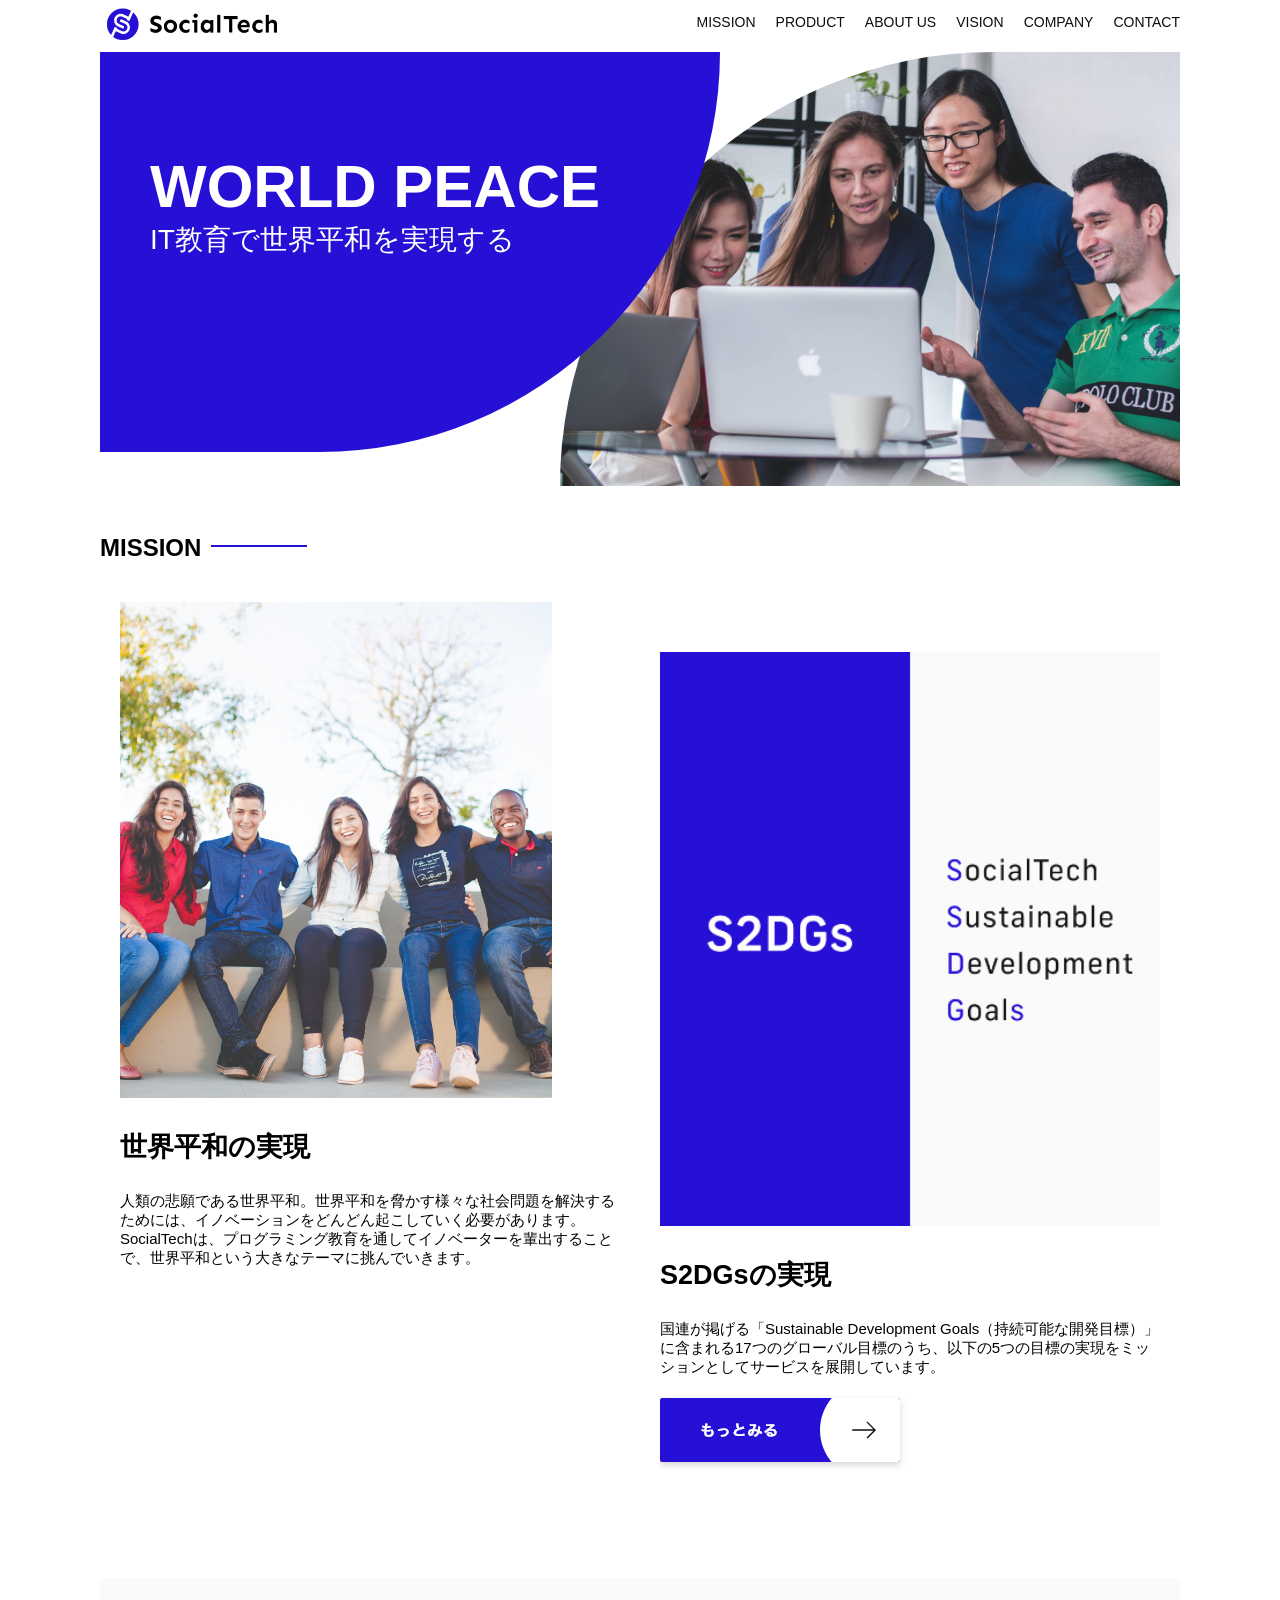
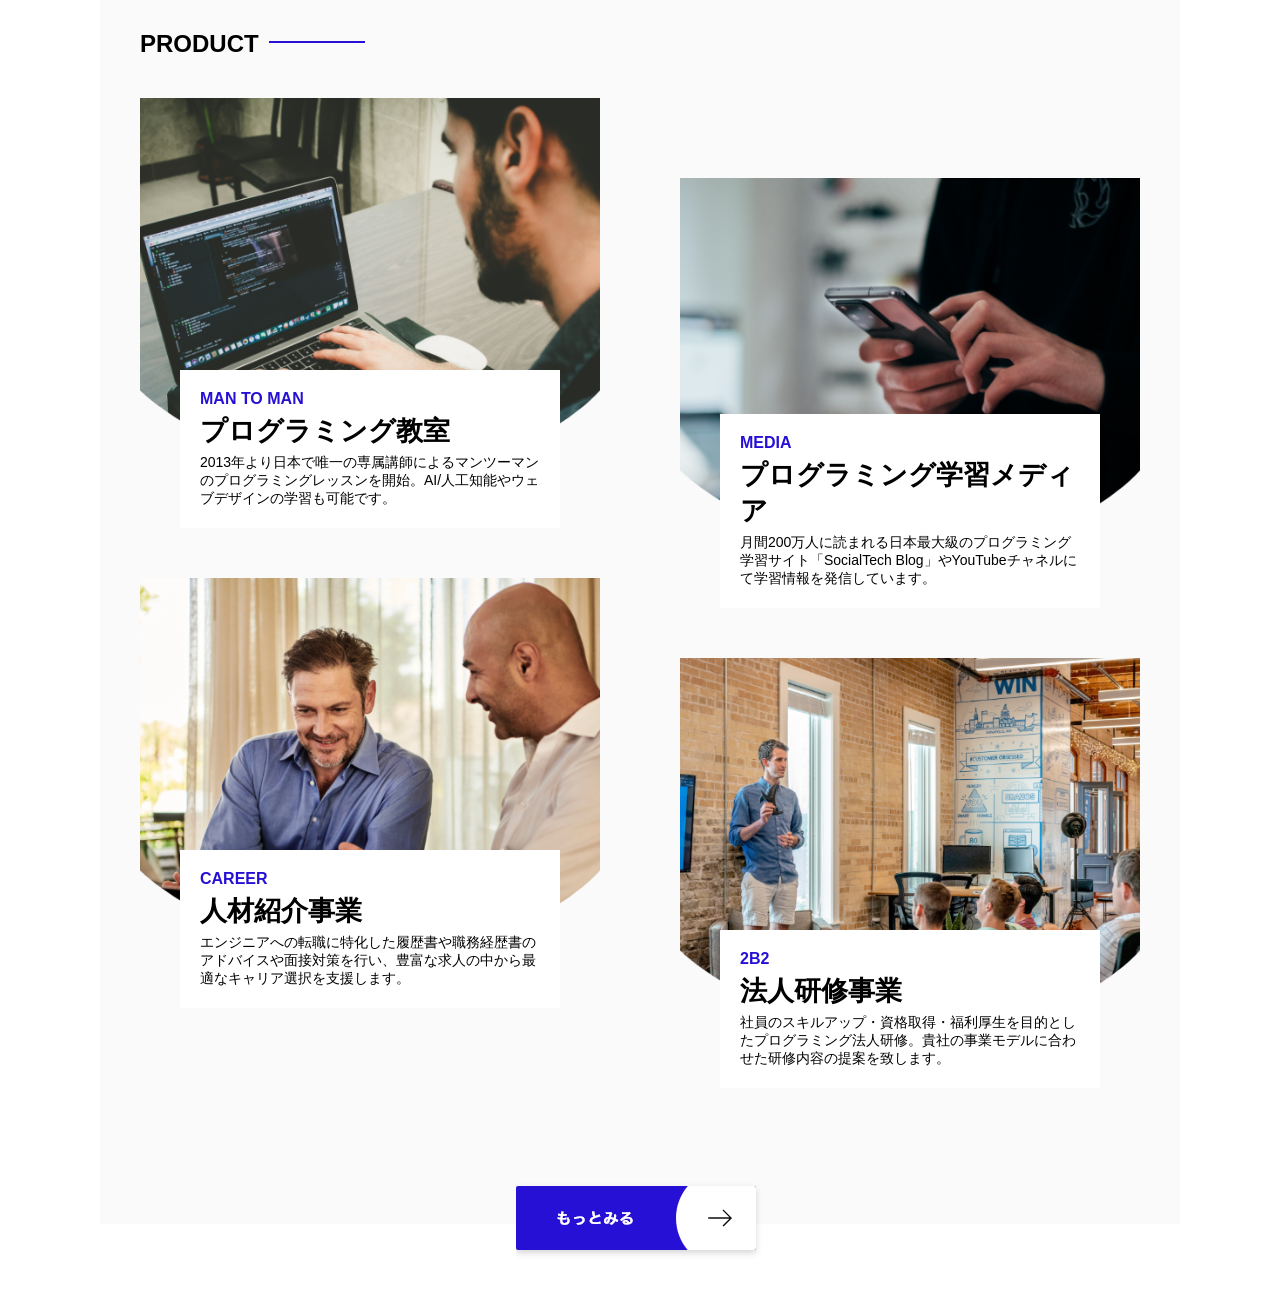
==== socialtech/index.html @ 1aab20bd "「PRODUCTのセクションを作ろう」課題" ====
<!DOCTYPE html>
<html>

<head>
  <title>SocialTech</title>
  <meta charset="UTF-8">
  <meta name="description" content="SocialTechはEdTech業界のリーディングカンパニーを目指します。">
  <meta name="viewport" content="width=device-width, initial-scale-1.0">
  <link rel="stylesheet" href="style.css">
</head>

<body>

  <!-- ヘッダー -->
  <header>
    <a href="index.html" id="logo">
      <img src="images/logo.png" alt="トップページに戻る">
    </a>

    <!-- PC用ナビゲーション -->
    <nav id="nav-pc">
      <ul>
        <li><a href="mission.html">MISSION</a></li>
        <li><a href="product.html">PRODUCT</a></li>
        <li><a href="index.html#aboutus">ABOUT US</a></li>
        <li><a href="index.html#vision">VISION</a></li>
        <li><a href="index.html#company">COMPANY</a></li>
        <li><a href="index.html#cintact">CONTACT</a></li>
      </ul>
    </nav>
  </header>
  <main>
    <article>
      <!-- メインビジュアル -->
      <section id="main-visual">
        <div id="main-message">
          <h1>WORLD PEACE</h1>
          <p>IT教育で世界平和を実現する</p>
        </div>
        <img src="images/index/index-main.png" alt="PCの周りに集まる多国籍の仲間たち">
      </section>
      <!--ミッション-->
      <section id="mission">
        <h2 class="index-h2">MISSION</h2>
        <div id="mission-flex">
          <div>
            <img id="mission-photo" src="images/index/index-mission.png" alt="屋外のベンチで写真を撮影する多国籍の仲間たち">
            <h3>世界平和の実現</h3>
            <p>
              人類の悲願である世界平和。世界平和を脅かす様々な社会問題を解決するためには、イノベーションをどんどん起こしていく必要があります。SocialTechは、プログラミング教育を通してイノベーターを輩出することで、世界平和という大きなテーマに挑んでいきます。
            </p>
          </div>
          <div>
            <img id="s2dgs" src="images/index/s2dgs.png" alt="S2DGs">
            <h3>S2DGsの実現</h3>
            <p>国連が掲げる「Sustainable Development Goals（持続可能な開発目標）」に含まれる17つのグローバル目標のうち、以下の5つの目標の実現をミッションとしてサービスを展開しています。</p>
            <a href="mission.html">
              <img src="images/button-more.png" alt="もっとみる">
            </a>
          </div>
        </div>
      </section>

      <!-- プロダクト -->
       <section id="product">
       <h2 class="index-h2">PRODUCT</h2>
        <div class="product-flex">
          <div id="product-left">
          <div>
            <img class="product-photo" src="images/index/index-mantoman.png" alt="PCでコードを書く男性">
            <div class="product-explain">
              <span>MAN TO MAN</span>
              <h3>プログラミング教室</h3>
              <p>2013年より日本で唯一の専属講師によるマンツーマンのプログラミングレッスンを開始。AI/人工知能やウェブデザインの学習も可能です。</p>
            </div>
          </div>
          <div>
            <img class="product-photo" src="images/index/index-career.png" alt="笑顔で話し合う2人の男性">
            <div class="product-explain">
              <span>CAREER</span>
              <h3>人材紹介事業</h3>
              <p>エンジニアへの転職に特化した履歴書や職務経歴書のアドバイスや面接対策を行い、豊富な求人の中から最適なキャリア選択を支援します。</p>
            </div>
          </div>
        </div>
          <div id="product-right">
            <div>
              <img class="product-photo" src="images/index/index-media.png" alt="スマートフォンを操作する人">
              <div class="product-explain">
                <span>MEDIA</span>
                <h3>プログラミング学習メディア</h3>
                <p>月間200万人に読まれる日本最大級のプログラミング学習サイト「SocialTech Blog」やYouTubeチャネルにて学習情報を発信しています。</p>
              </div>
            </div>
            <div>
              <img class="product-photo" src="images/index/index-b2b.png" alt="公演中の男性とそれを聴く人々">
              <div class="product-explain">
                <span>2B2</span>
                <h3>法人研修事業</h3>
                <p>社員のスキルアップ・資格取得・福利厚生を目的としたプログラミング法人研修。貴社の事業モデルに合わせた研修内容の提案を致します。</p>
              </div>
            </div>
          </div>
        </div>
        <div id="product-more">
          <a href="product.html">
            <img src="images/button-more.png" alt="もっとみる">
          </a>
        </div>
      </section>
    </article>
  </main>
</body>

</html>
---- socialtech/style.css ----
/* pc、スマホ共通スタイル */
* {
  box-sizing: border-box;
}

p {
  font-size: 15px;
}

body {
  font-family: "Source Sans Pro", "Hiragino Kaku Gothic ProN", Meiryo, Arial, sans-serif;
  max-width: 1080px;
  margin: 0 auto;
}

header {
  display: flex;
  justify-content: space-between;
}

/* ナビゲーションのレイアウト */
#nav-pc {
  font-size: 14px;
  }


  #nav-pc ul {
    display: flex;
    padding-left: 0;
  }

  #nav-pc li {
    list-style: none;
  }

  #nav-pc a {
    text-decoration: none;
    margin-left: 20px;
    color: #0d0d0d;
  }

  #nav-pc a:hover {
    text-decoration: underline;
  }

  #main-visual {
    position: relative;
    height: 400px;
  }

  #main-message {
    position: absolute; 
    top: 0;
    left: 0;
    background-color: #2710d5;
    color: #ffffff;
    border-radius:  0 0 476px 0;
    max-width: 620px;
    width: 100%;
    height: 100%;
    z-index: 11;
  }

#main-message > h1 {
  font-size: 60px;
  margin: 100px 0 0 50px; 
 }

#main-message > p {
  font-size: 28px;
  margin: 0 0 0 50px;
}

#main-visual > img {
  max-width: 620px;
  border-radius: 476px 0 0 0;
  position: absolute;
  top: 0;
  right: 0;
  z-index: 10;
}

/* 見出し */
h2 {
  margin-top: 40px;
}

h2::after {
  content: url("images/line.png");
  margin-left: 10px;
}

h3 {
  font-size: 27px;
}

/* ミッション */
#mission {
   margin: 80px auto 80px auto;
 }
 
#mission-flex {
  display: flex;
}

#mission-flex > div {
  width: 50%;
  margin: 20px;
  }

#misson-photo {
  width: 100%;
}

#s2dgs {
  margin-top: 50px;
  width: 100%;
}

/* プロダクト */
#product {
  background-color: #fafafa;
  margin: 80px 0;
  padding: 10px 40px 0px 40px;
}

/* 外枠 */
#product .product-flex {
  margin-top: 40px;
  display: flex;
}

/* 左のカラム */
#product-left {
  width: 50%;
  margin-right: 20px;
}

/* 右のカラム */
#product-right {
  width: 50%;
  margin: 80px 0 0 20px;
}

/* 画像+説明の枠 */
#product-left > div {
  position: relative;
  height: 480px;
  margin-right: 20px;
}

#product-right > div {
  position: relative;
  height: 480px;
  margin-left: 20px;
}

/* 画像 */
.product-photo {
  width: 100%;
}

/* 見出し、説明文 */
.product-explain {
  background-color: #ffffff;
  position: absolute;
  left: 0;
  bottom: 50px;
  margin: 0 40px;
  padding: 20px;
  box-shadow: 5px 5px 10px rgba(0, 0, 0, a0.5);
}

/* 説明文（英語） */
.product-explain > span {
  color: #2710d5;
  font-weight: bold;
  font-size: 16px;
  margin: 0;
  }

  /* 説明文（見出し） */
  .product-explain >h3 {
    margin: 5px 0;
  }

  /* 説明文 */
  .product-explain >p {
    font-size: 14px;
    margin: 0;
  }

  /* もっとみる */
  #product-more {
    text-align: center;
  }

  #product-more a {
    position: relative;
    bottom: -42px;
  }
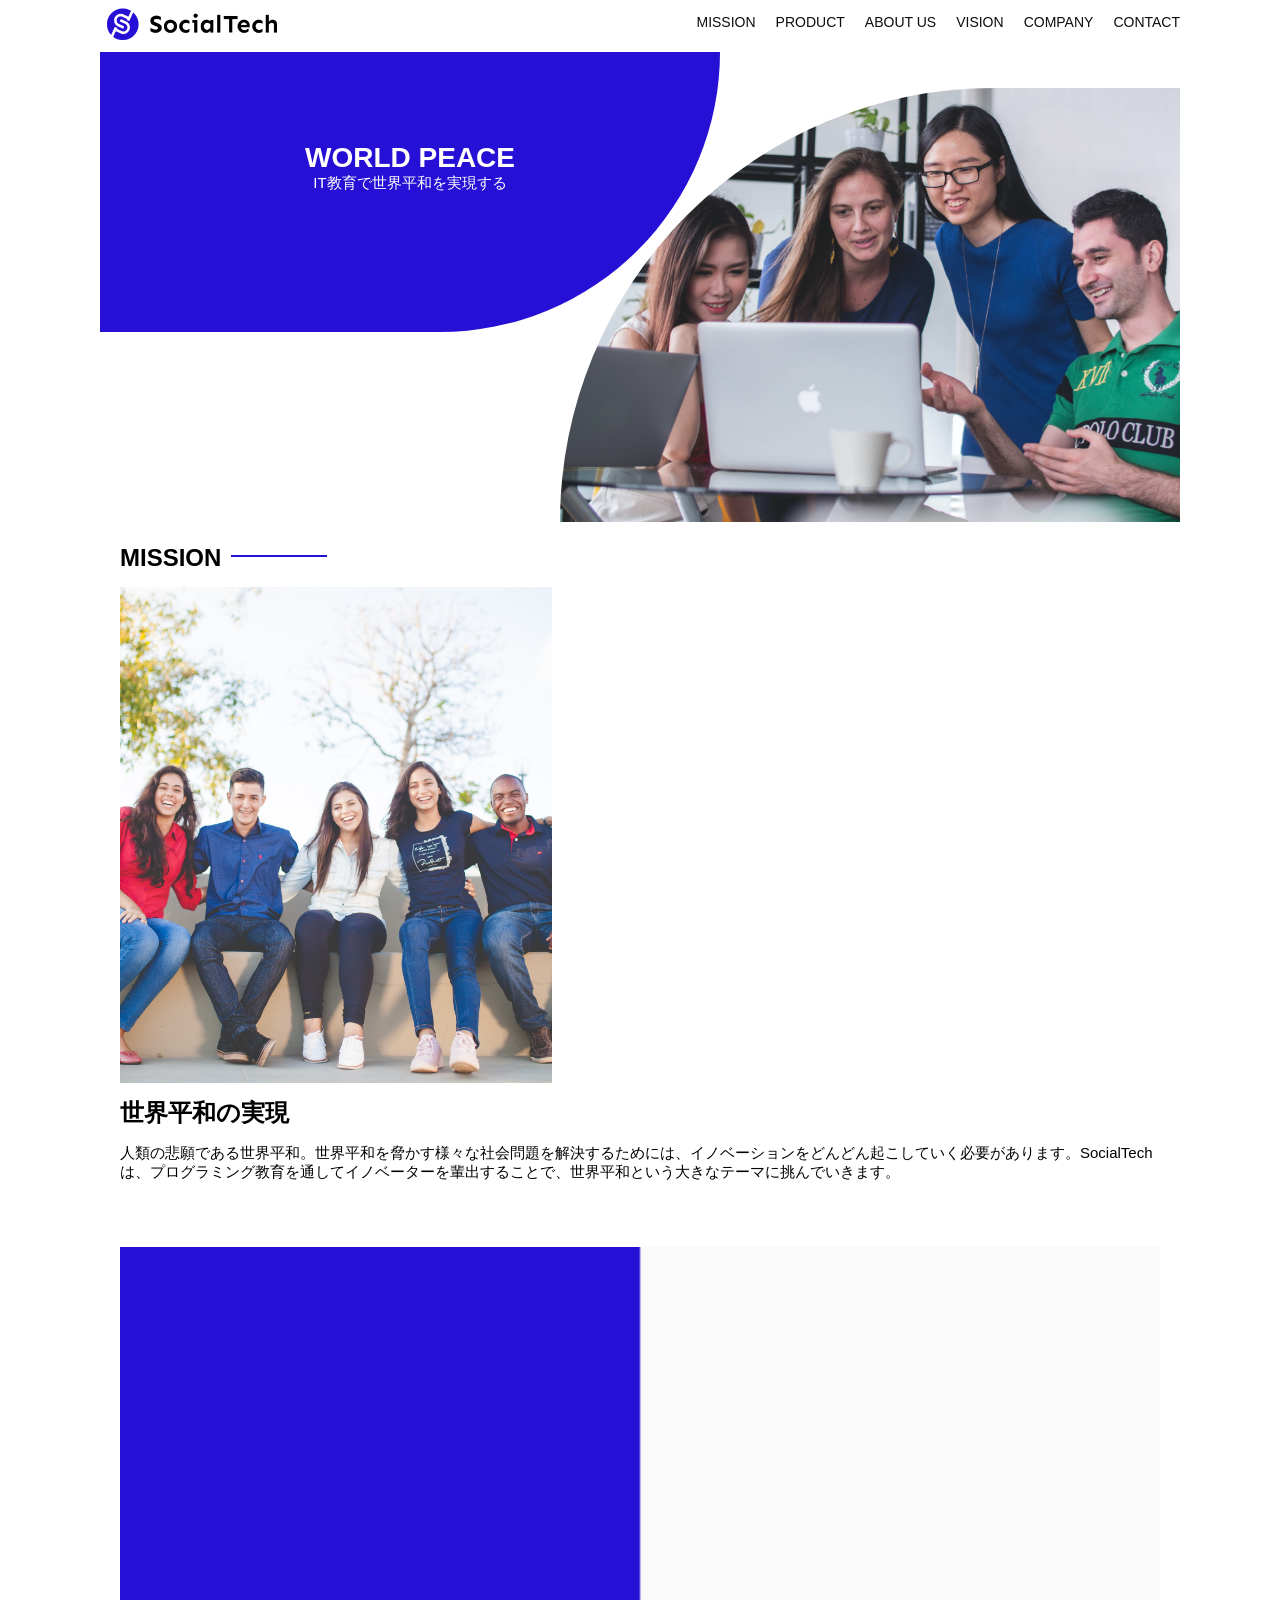
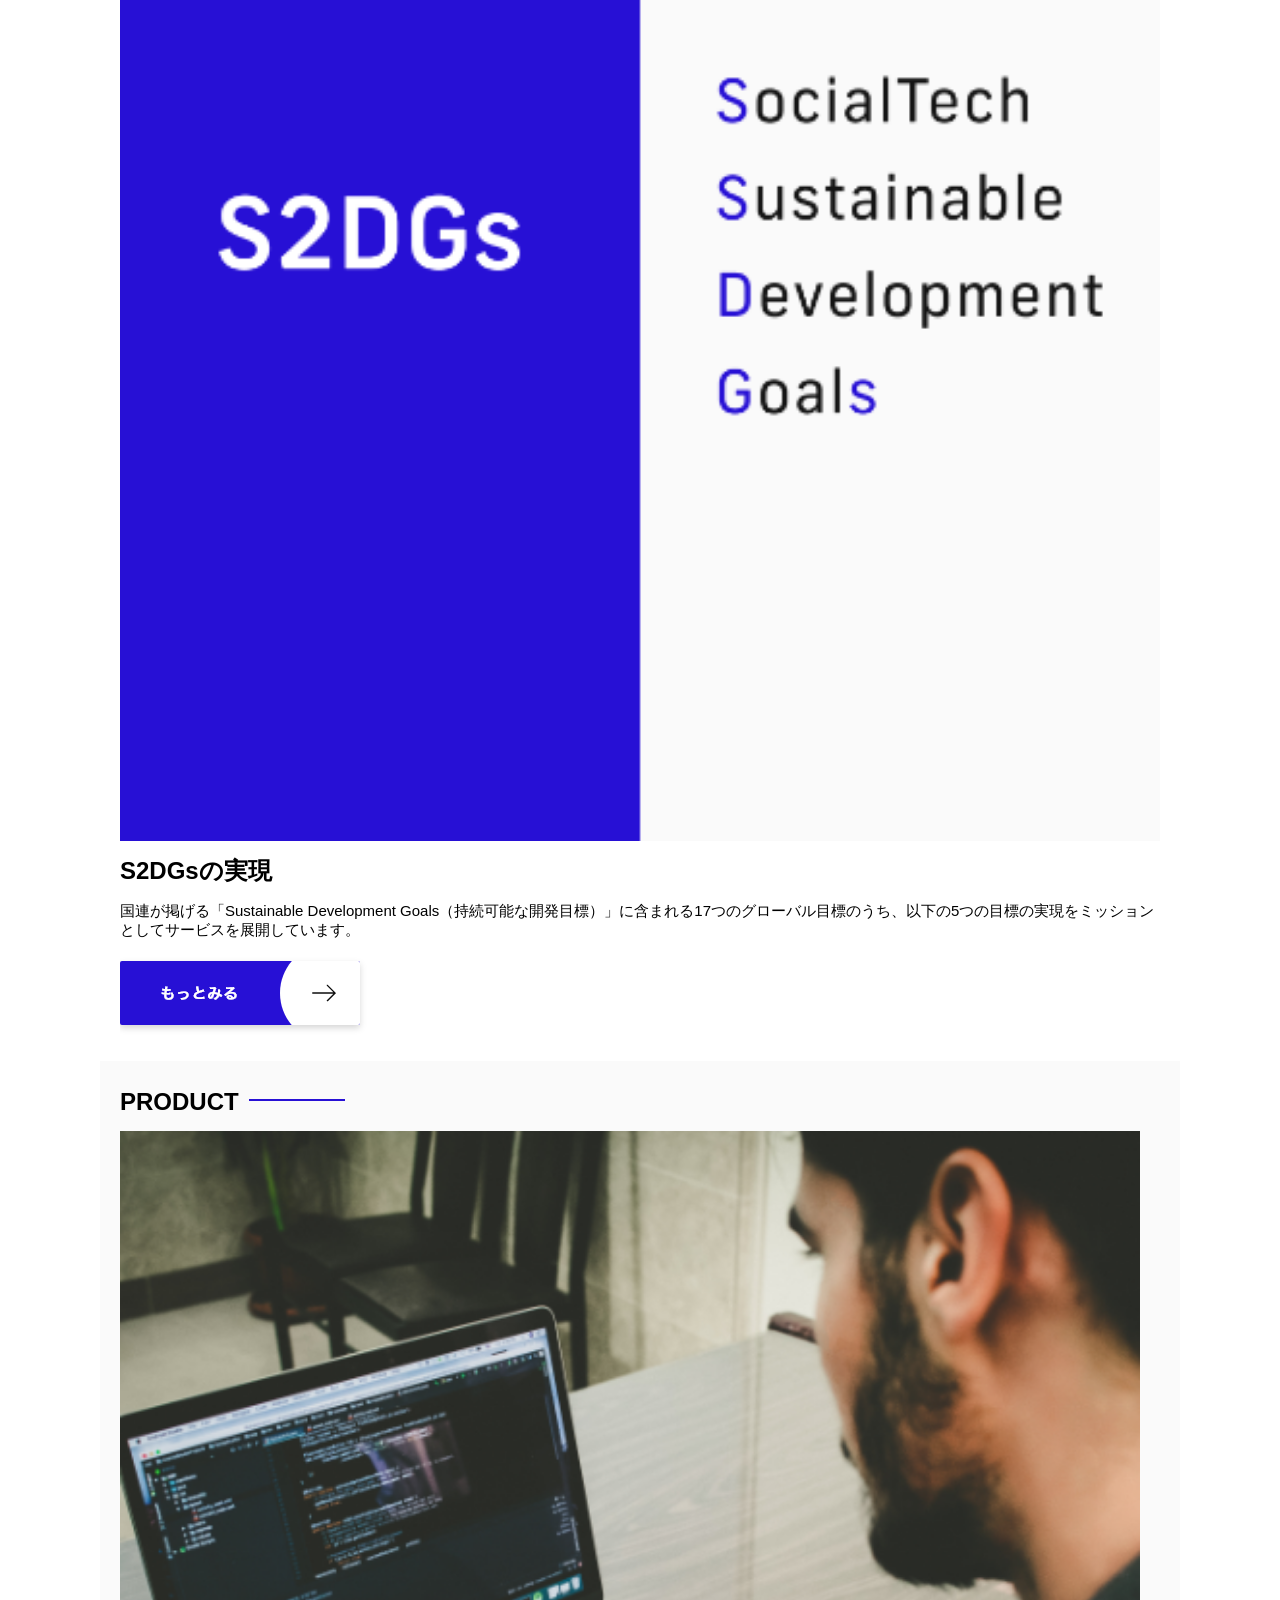
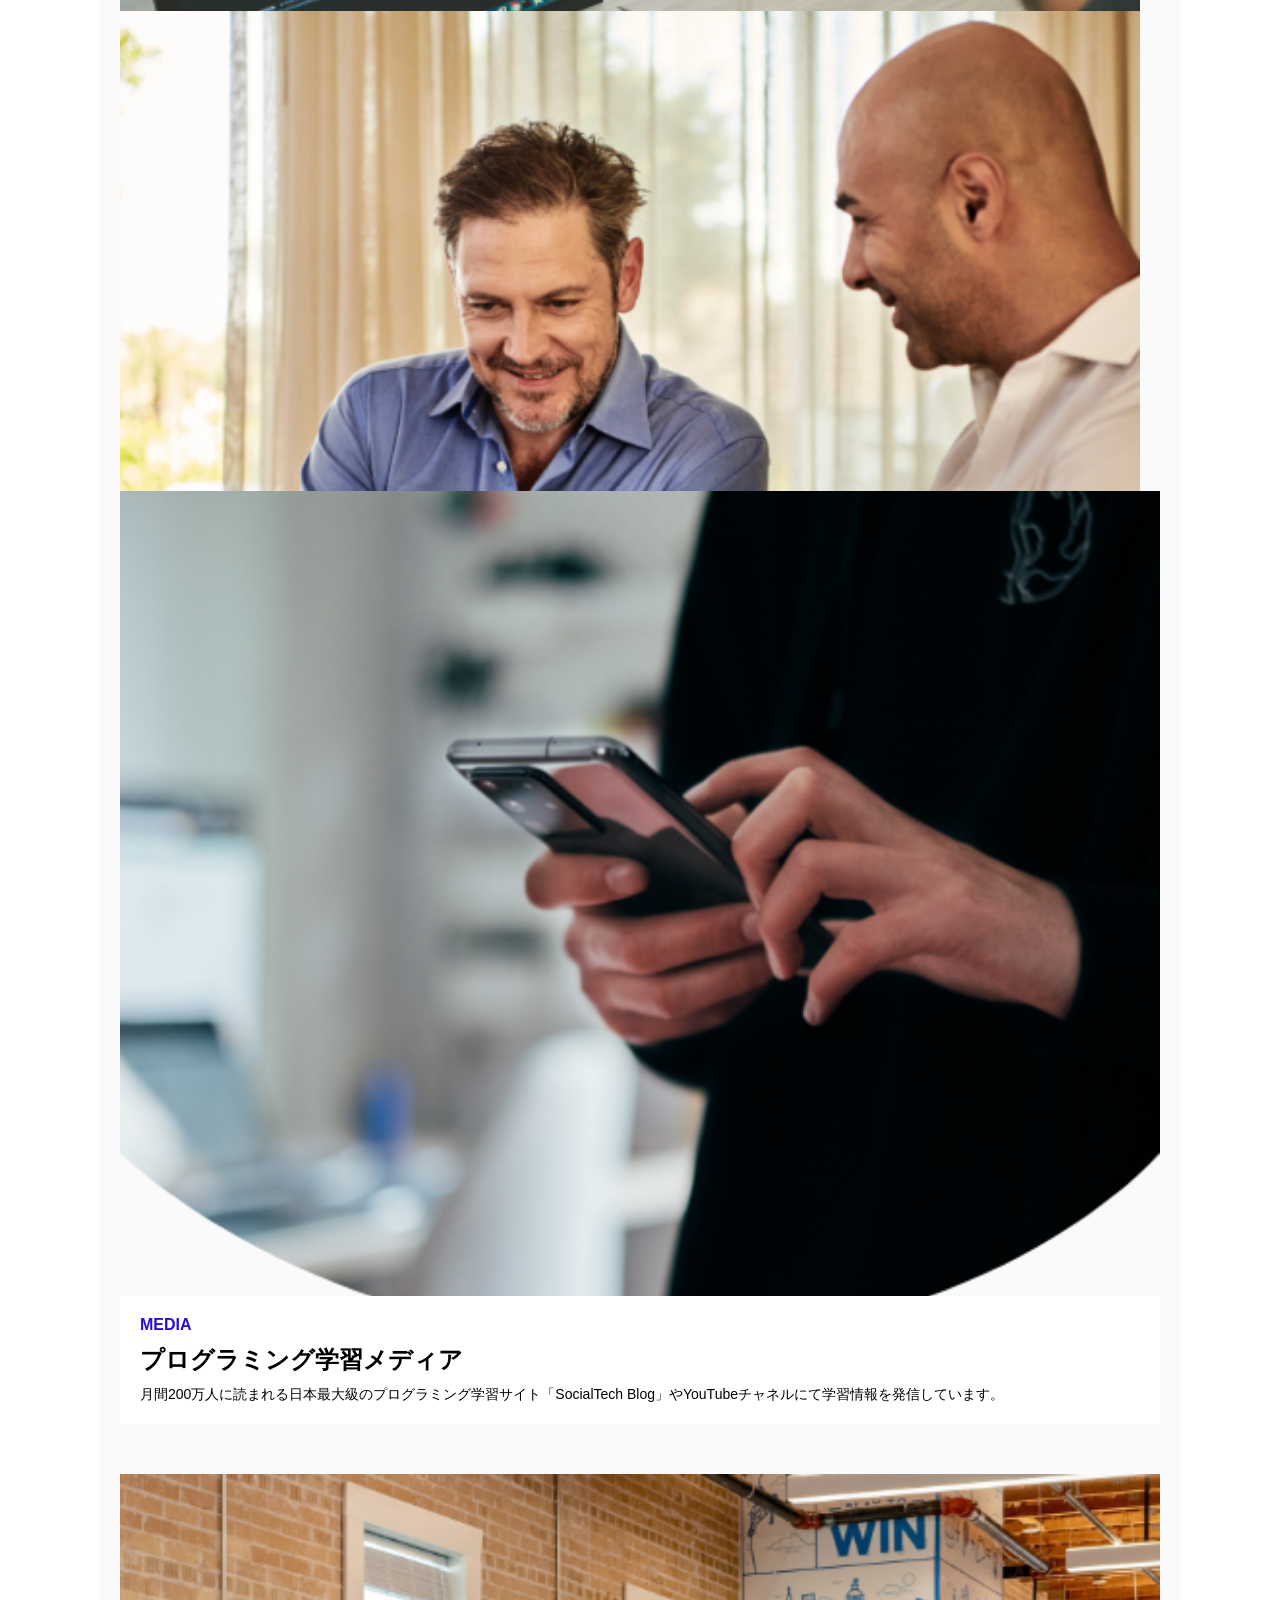
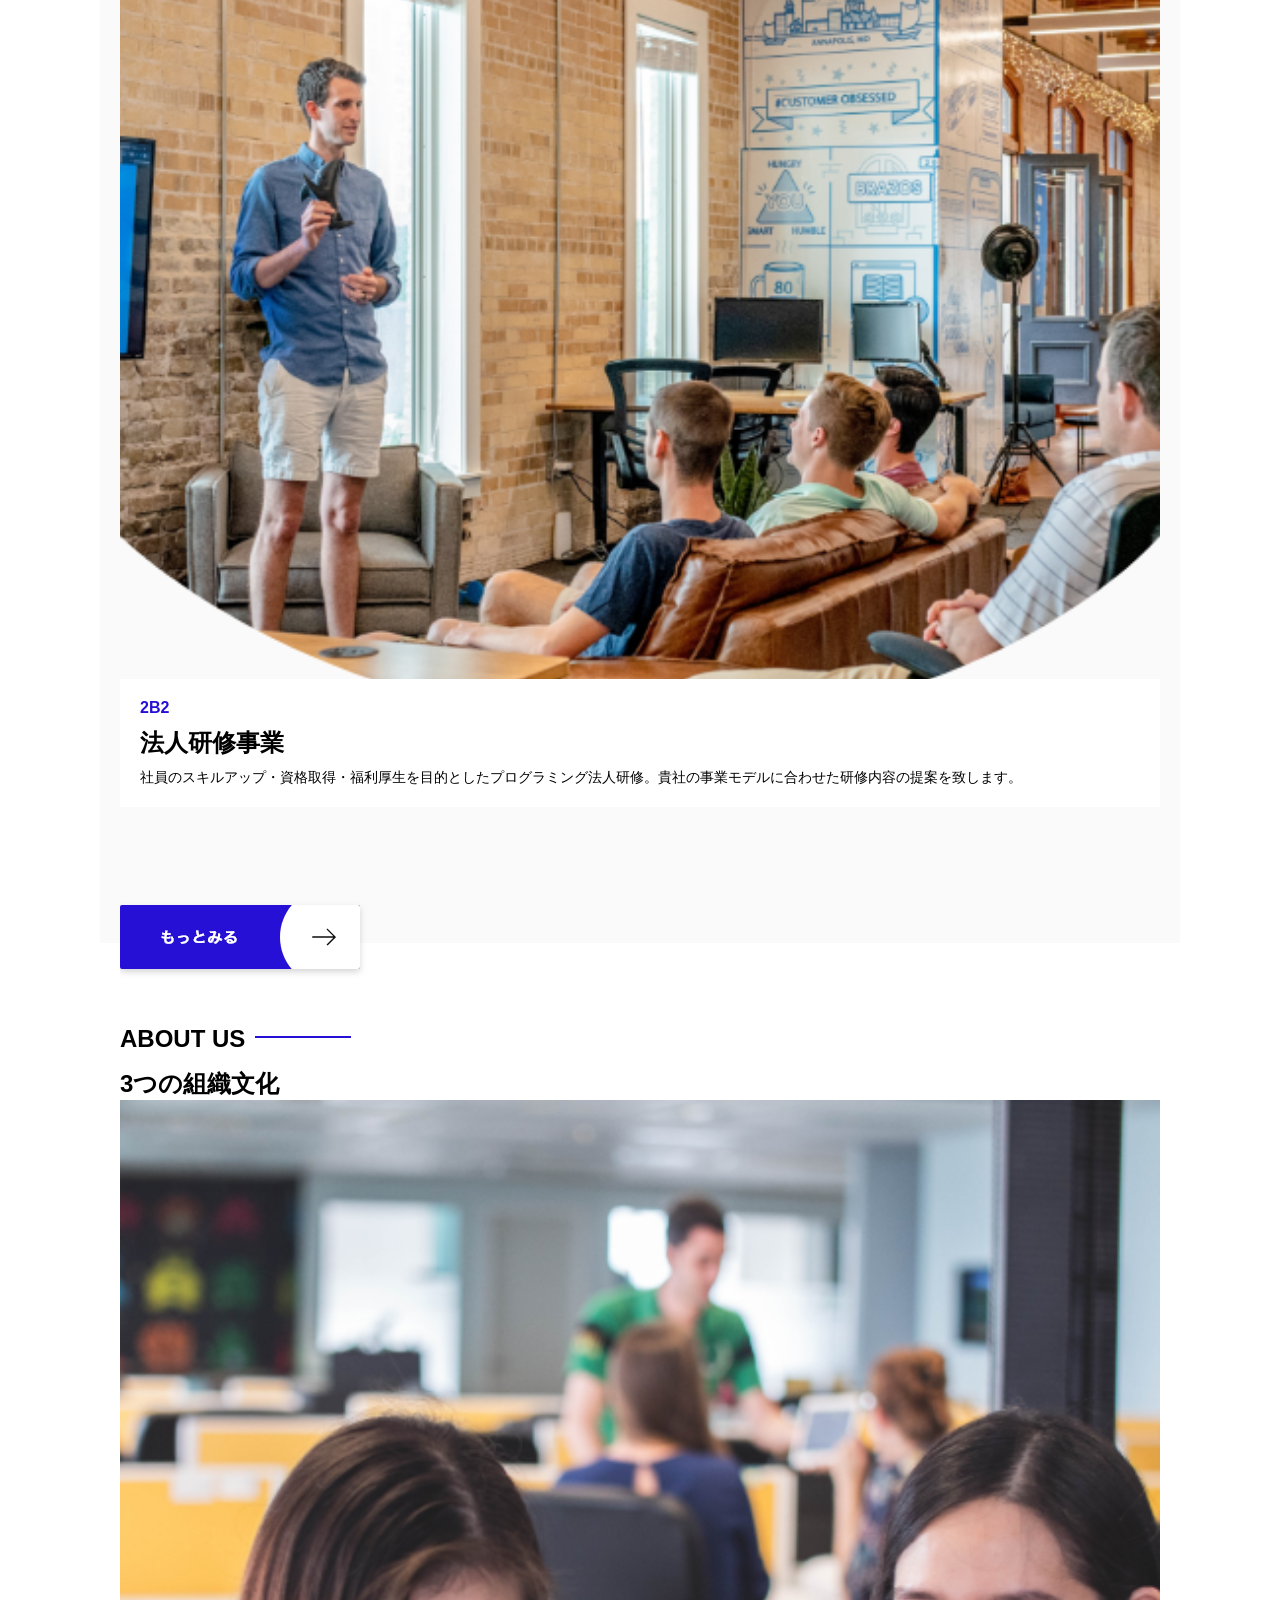
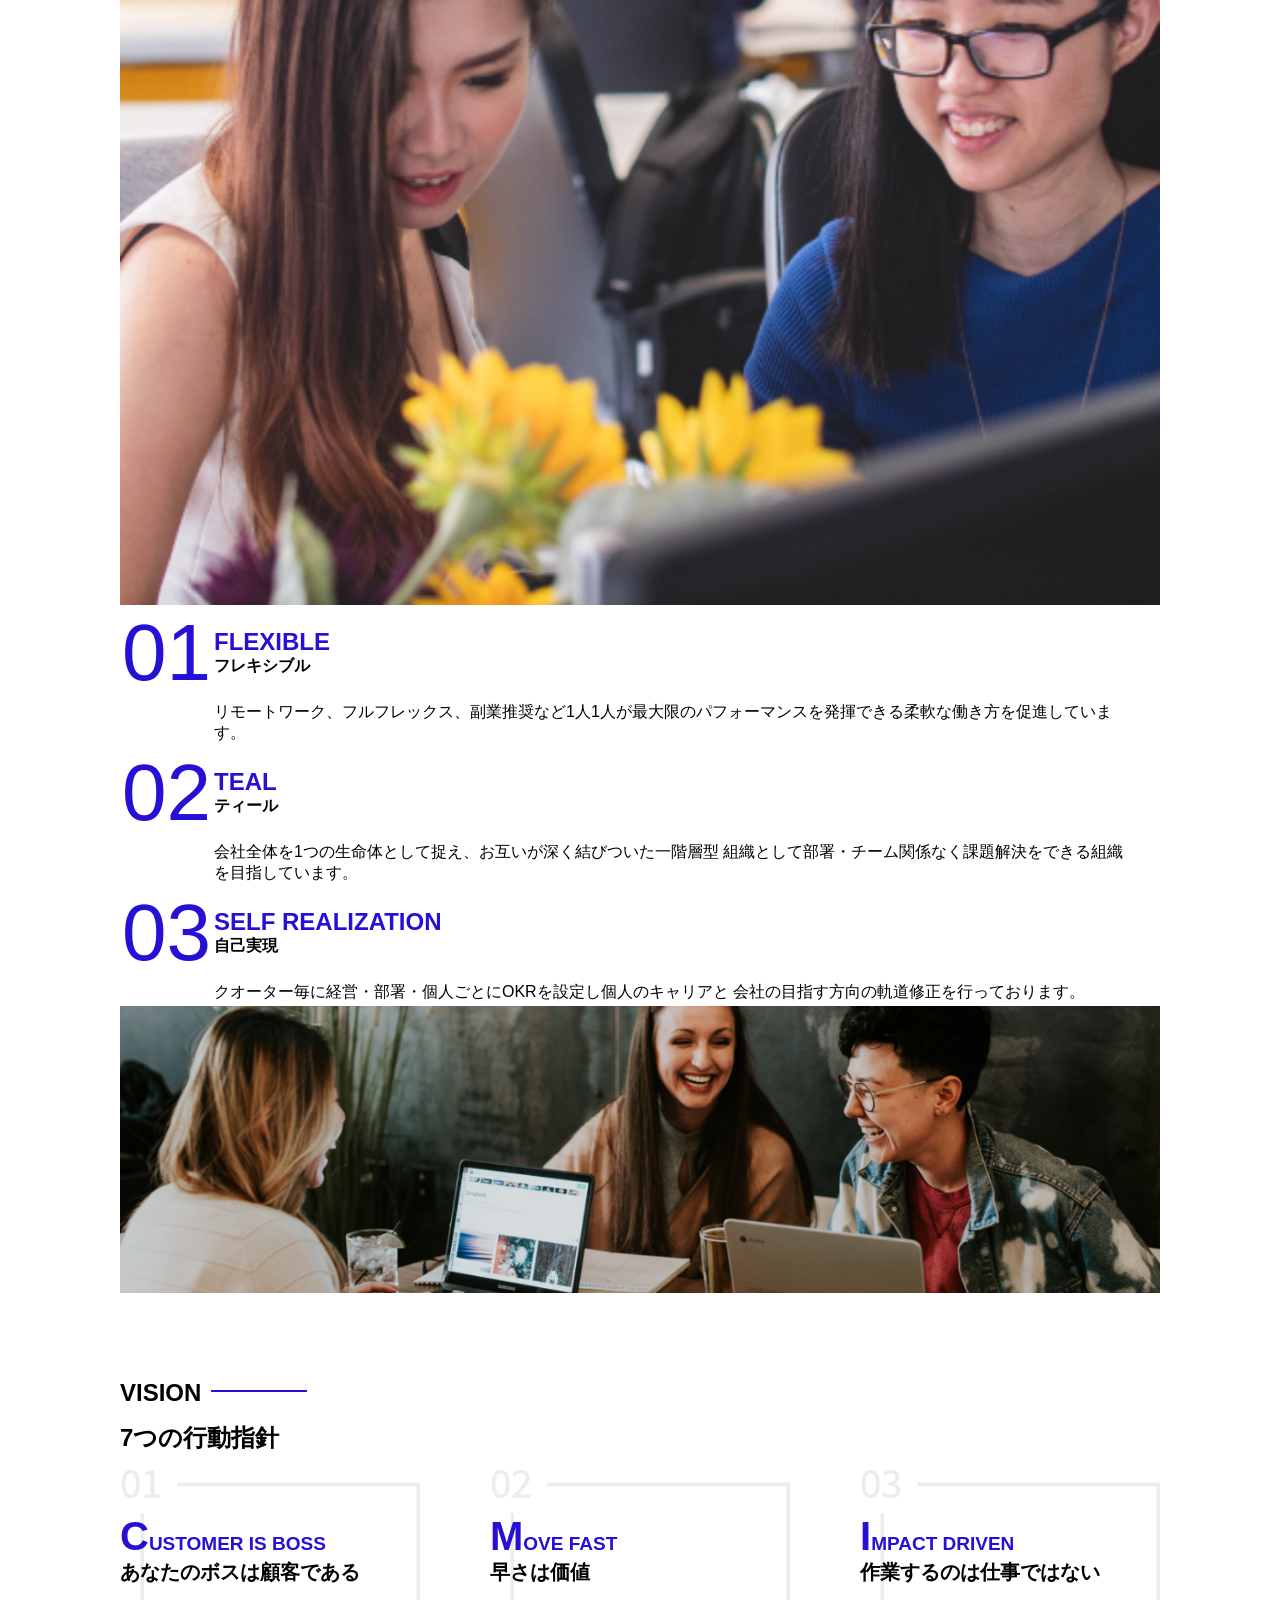
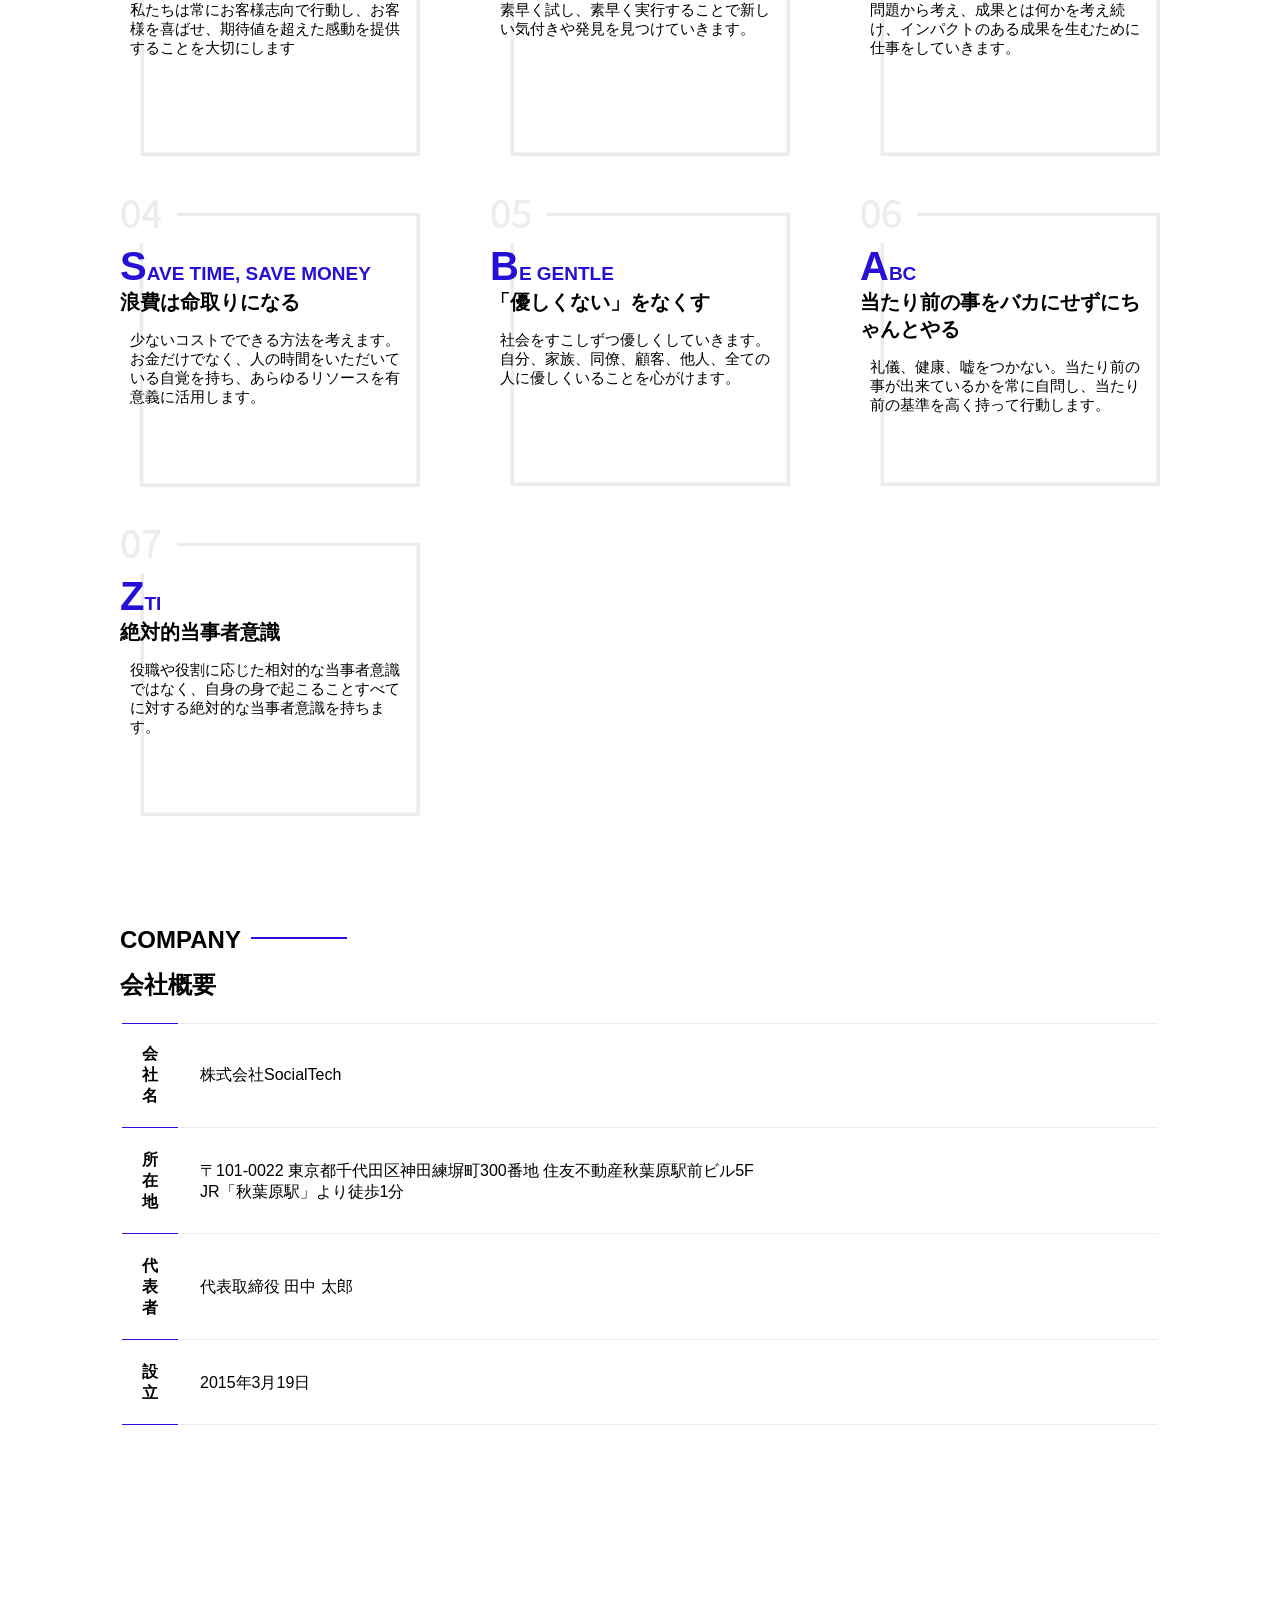
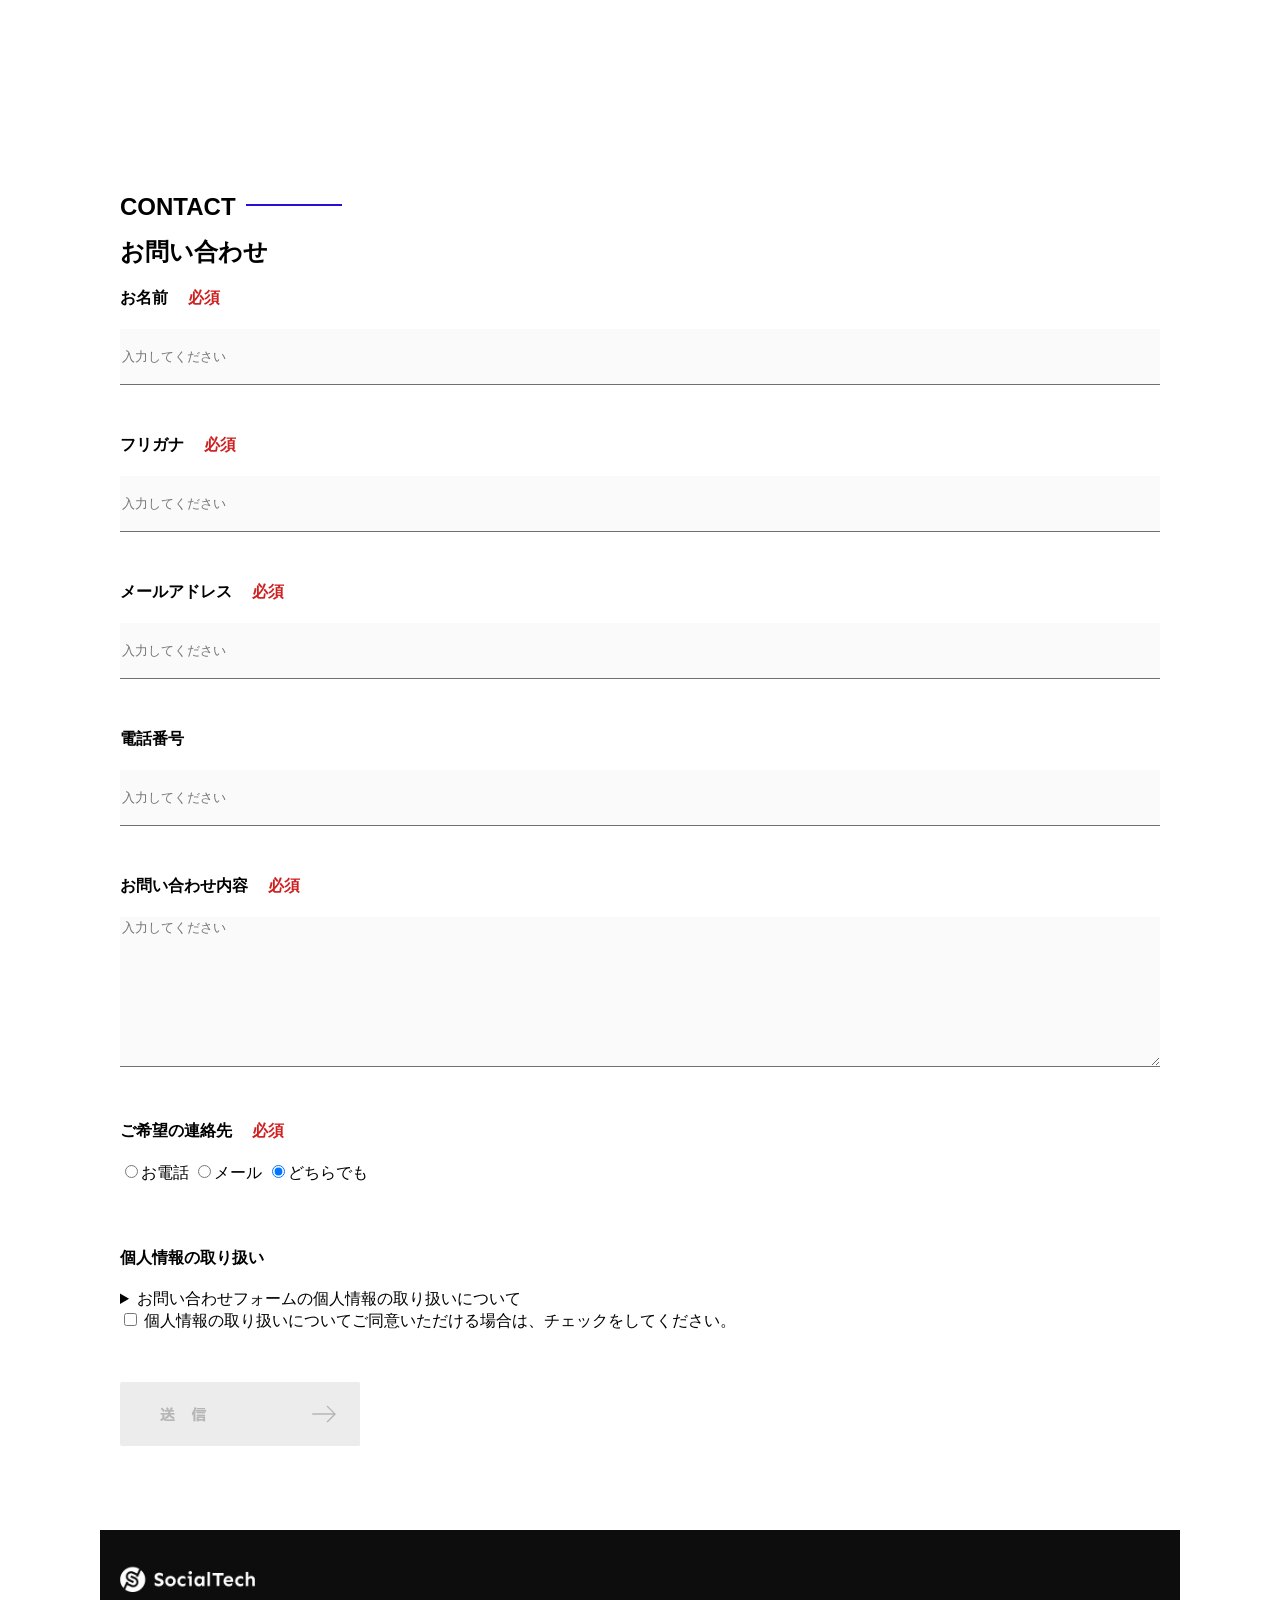
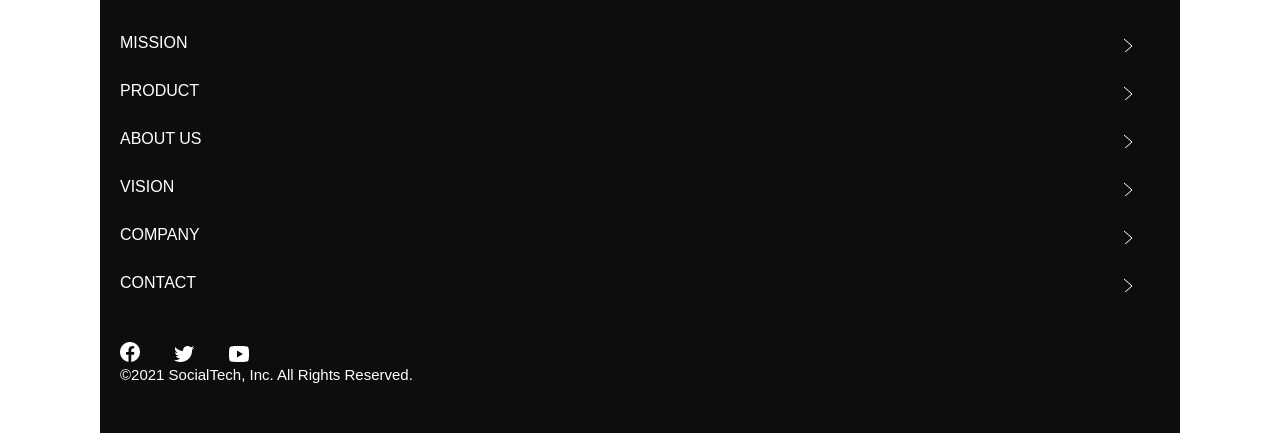
==== commit 183f39e5: "socialtechフォルダを追加" ====
--- a/socialtech/index.html
+++ b/socialtech/index.html
@@ -28,7 +28,44 @@
         <li><a href="index.html#cintact">CONTACT</a></li>
       </ul>
     </nav>
+    <!-- スマホ用メニューボタン -->
+      <!-- スマホ用メニューボタン -->
+       <button id="menu-sp" onclick="document.getElementById('nav-sp').style.display = 'block'">
+        <img src="images/button-menu.png" alt="ナビゲーションを開く">
+      </button>
+       <!-- スマホ用ナビゲーション -->
+       <div id="nav-sp">
+         <button id="close" onclick="document.getElementById('nav-sp').style.display = 'none'">
+           <img src="images/button-close.png" alt="ナビゲーションを閉じる">
+         </button>
+  
+         <nav>
+           <ul>
+             <li>
+               <a id="logo-sp" href="index.html" onclick="document.getElementById('nav-sp').style.display = 'none'"><img src="images/logo-sp.png" alt="トップページに戻る"></a>
+             </li>
+             <li><a class="menu" href="mission.html" onclick="document.getElementById('nav-sp').style.display = 'none'">MISSION</a></li>
+             <li><a class="menu" href="product.html" onclick="document.getElementById('nav-sp').style.display = 'none'">PRODUCT</a></li>
+             <li><a class="menu" href="index.html#aboutus" onclick="document.getElementById('nav-sp').style.display = 'none'">ABOUT US</a></li>
+             <li><a class="menu" href="index.html#vision" onclick="document.getElementById('nav-sp').style.display = 'none'">VISION</a></li>
+             <li><a class="menu" href="index.html#company" onclick="document.getElementById('nav-sp').style.display = 'none'">COMPANY</a></li>
+             <li><a class="menu" href="index.html#contact" onclick="document.getElementById('nav-sp').style.display = 'none'">CONTACT</a></li>
+           </ul>
+         </nav>
+         <div id="sns">
+          <a href="https://www.facebook.com/sejuku2013">
+             <img src="images/button-facebook.png" alt="Facebookのリンク">
+           </a>
+           <a href="https://twitter.com/samuraijuku">
+             <img src="images/button-twitter.png" alt="Twitterのリンク">
+           </a>
+           <a href="https://www.youtube.com/channel/UCCFOQO5aDK0xXam4cUQXT8g">
+             <img src="images/button-youtube.png" alt="YouTubeのリンク">
+           </a>
+         </div>
+       </div>
   </header>
+
   <main>
     <article>
       <!-- メインビジュアル -->
@@ -108,8 +145,271 @@
           </a>
         </div>
       </section>
+      <!-- ABOUT US -->
+      <section id="aboutus">
+        <h2 class="index-h2">ABOUT US</h2>
+        <h3>3つの組織文化</h3>
+        <div>
+          <table class="culture-table">
+            <tr>
+              <td class="culture-num">01</td>
+              <th><span class="culture-en">FLEXIBLE</span><br>フレキシブル</th>
+            </tr>
+            <tr>
+            
+            <td>
+              <!-- 空のセル -->
+            </td>
+            <td class="culture-description">リモートワーク、フルフレックス、副業推奨など1人1人が最大限のパフォーマンスを発揮できる柔軟な働き方を促進しています。</td>
+            </tr>
+            <tr>
+              <td class="culture-num">02</td>
+              <th><span class="culture-en">TEAL</span><br>ティール</th>
+            </tr>
+            <tr>
+              <td>
+                <!--空のセル-->
+              </td>
+              <td class="culture-description">会社全体を1つの生命体として捉え、お互いが深く結びついた一階層型 組織として部署・チーム関係なく課題解決をできる組織を目指しています。</td>
+            </tr>
+            <tr>
+              <td class="culture-num">03</td>
+              <th><span class="culture-en">SELF REALIZATION</span><br>自己実現</th>
+            </tr>
+            <tr>
+              <td>
+                <!--空のセル-->
+              </td>
+              <td class="culture-description">クオーター毎に経営・部署・個人ごとにOKRを設定し個人のキャリアと 会社の目指す方向の軌道修正を行っております。</td>
+            </tr>            
+          </table>
+          <img class="culture-img" src="images/index/index-aboutus1.png" alt="笑顔で話し合う2人の女性">
+        </div>
+        <img class="culture-img2" src="images/index/index-aboutus2.png" alt="笑顔で話し合う3人の男女">
+      </section>
+
+      <!-- VISON -->
+       <section id="vision">
+        <h2 class="index-h2">VISION</h2>
+        <h3>7つの行動指針</h3>
+        <div>
+          <div class="vision-box">
+            <img src="images/index/vision-01.png" alt="01">
+            <div>
+              <h4>CUSTOMER IS BOSS</h4>
+              <h5>あなたのボスは顧客である</h5>
+              <p>私たちは常にお客様志向で行動し、お客様を喜ばせ、期待値を超えた感動を提供することを大切にします</p>
+            </div>
+          </div>
+            <div class="vision-box">
+               <img src="images/index/vision-02.png" alt="02">
+               <div>
+                 <h4>MOVE FAST</h4>
+                 <h5>早さは価値</h5>
+                 <p>素早く試し、素早く実行することで新しい気付きや発見を見つけていきます。</p>
+               </div>
+            </div>
+             <div class="vision-box">
+               <img src="images/index/vision-03.png" alt="03">
+               <div>
+                 <h4>IMPACT DRIVEN</h4>
+                 <h5>作業するのは仕事ではない</h5>
+                 <p>問題から考え、成果とは何かを考え続け、インパクトのある成果を生むために仕事をしていきます。</p>
+               </div>
+             </div>
+             <div class="vision-box">
+               <img src="images/index/vision-04.png" alt="04">
+               <div>
+                 <h4>SAVE TIME, SAVE MONEY</h4>
+                 <h5>浪費は命取りになる</h5>
+                 <p>少ないコストでできる方法を考えます。お金だけでなく、人の時間をいただいている自覚を持ち、あらゆるリソースを有意義に活用します。</p>
+               </div>
+             </div>
+             <div class="vision-box">
+               <img src="images/index/vision-05.png" alt="05">
+               <div>
+                 <h4>BE GENTLE</h4>
+                 <h5>「優しくない」をなくす</h5>
+                 <p>社会をすこしずつ優しくしていきます。自分、家族、同僚、顧客、他人、全ての人に優しくいることを心がけます。</p>
+               </div>
+             </div>
+             <div class="vision-box">
+               <img src="images/index/vision-06.png" alt="06">
+               <div>
+                 <h4>ABC</h4>
+                 <h5>当たり前の事をバカにせずにちゃんとやる</h5>
+                 <p>礼儀、健康、嘘をつかない。当たり前の事が出来ているかを常に自問し、当たり前の基準を高く持って行動します。</p>
+               </div>
+             </div>
+             <div class="vision-box">
+               <img src="images/index/vision-07.png" alt="07">
+               <div>
+                 <h4>ZTI</h4>
+                 <h5>絶対的当事者意識</h5>
+                 <p>役職や役割に応じた相対的な当事者意識ではなく、自身の身で起こることすべてに対する絶対的な当事者意識を持ちます。</p>
+               </div>
+             </div>
+        </div>
+       </section>
+       <!-- company -->
+        <section id="company">
+          <h2 class="index-h2">COMPANY</h2>
+          <h3>会社概要</h3>
+          <table id="company-table">
+            <tr>
+              <th class="tableheader tableheader-first">会社名</th>
+              <td class="cell cell-first">株式会社SocialTech</td>
+            </tr>
+            <tr>
+               <th class="tableheader">所在地</th>
+               <td class="cell">〒101-0022 東京都千代田区神田練塀町300番地 住友不動産秋葉原駅前ビル5F<br>JR「秋葉原駅」より徒歩1分</td>
+             </tr>
+             <tr>
+               <th class="tableheader">代表者</th>
+               <td class="cell">代表取締役 田中 太郎</td>
+             </tr>
+             <tr>
+               <th class="tableheader">設立</th>
+               <td class="cell">2015年3月19日</td>
+             </tr>
+          </table>
+<iframe 
+src="https://www.google.com/maps/embed?pb=!1m18!1m12!1m3!1d3240.0688551336807!2d139.7720776771055!3d35.69992317258124!2m3!1f0!2f0!3f0!3m2!1i1024!2i768!4f13.1!3m3!1m2!1s0x60188fee13660e23%3A0x77137876edf742ac!2z5L2P5Y-L5LiN5YuV55Sj56eL6JGJ5Y6f6aeF5YmN44OT44Or!5e0!3m2!1sja!2sjp!4v1704858013291!5m2!1sja!2sjp" 
+style="border: 0" allowfullscreen="" loading="lazy">
+</iframe>            
+        </section>
+
+        <!-- お問い合わせフォーム -->
+        <section id="contact">
+          <h2 class="index-h2">CONTACT</h2>
+          <h3>お問い合わせ</h3>
+          <form>
+            <div>
+              <div class="contact-heading">
+                <label class="contact-label">お名前<span class="contact-span">必須</span></label>
+              </div>
+              <div>
+                <input type="text" name="name" placeholder="入力してください" class="contact-textbox">
+              </div>
+            </div>
+            <div>
+              <div class="contact-heading">
+                <label class="contact-label">フリガナ<span class="contact-span">必須</span></label>
+              </div>
+              <div>
+                <input type="text" name="hurigana" placeholder="入力してください" class="contact-textbox">
+              </div>
+            </div>
+            <div>
+              <div class="contact-heading">
+                <label class="contact-label">メールアドレス<span class="contact-span">必須</span></label>
+              </div>
+              <div>
+                <input type="text" name="email" placeholder="入力してください" class="contact-textbox">
+              </div>
+            </div>
+            <div>
+              <div class="contact-heading">
+                <label class="contact-label">電話番号</label>
+              </div>
+              <div>
+                <input type="text" name="tel" placeholder="入力してください" class="contact-textbox">
+              </div>
+              </div>
+              <div>
+            <div class="contact-heading">
+              <label class="contact-label">お問い合わせ内容<span class="contact-span">必須</span></label>
+            </div>
+            <div>
+              <textarea class="contact-textarea" placeholder="入力してください" name="message"></textarea>
+            </div>
+          </div>
+            <div>
+              <div class="contact-heading">
+                <label class="contact-label">ご希望の連絡先<span class="contact-span">必須</span></label>
+              </div>
+              <div>
+                <input class="radiobutton" type="radio" value="tel" name="contact" checked><label>お電話</label>
+                <input class="radiobutton" type="radio" value="tel" name="contact" checked><label>メール</label>
+                <input class="radiobutton" type="radio" value="tel" name="contact" checked><label>どちらでも</label>
+              </div>
+            </div>
+            <div>
+               <div class="contact-heading">
+                 <label class="contact-label">個人情報の取り扱い</label>
+               </div>
+               <div>
+                 <details>
+                   <summary>お問い合わせフォームの個人情報の取り扱いについて</summary>
+                   <div>
+                     <dl>
+                       <dt>１．組織の名称又は氏名</dt>
+                       <dd>株式会社SocialTech</dd>
+                       <dt>２．個人情報保護管理者（若しくはその代理人）の氏名又は職名、所属及び連絡先</dt>
+                       <dd>
+                         <p>鈴木 一郎 コーポレート部</p>
+                         <p>メールアドレス：samurai@example.com</p>
+                         <p>TEL：03-1234-5678</p>
+                       </dd>
+                       <dt>３．個人情報の利用目的</dt>
+                       <dd>
+                         <ul>
+                           <li>本サービス及び本サービスに関連する情報の提供又はそれらに関する連絡のため</li>
+                           <li>ユーザーの本人確認のため</li>
+                           <li>当社サービスのご案内のため</li>
+                           <li>当社の商品等の広告または宣伝（電子メールによるものを含むものとします。）</li>
+                         </ul>
+                       </dd>
+                       <dt>４．個人情報の取り扱い業務の委託</dt>
+                       <dd>個人情報の取扱業務の全部または一部を外部に業務委託する場合があります。その際、弊社は、個人情報を適切に保護できる管理体制を敷き実行していることを条件として委託先を厳選したうえで、機密保持契約を委託先と締結し、お客様の個人情報を厳密に管理させます。</dd>
+                       <dt>５．個人情報の開示等の請求</dt>
+                       <dd>
+                         お客様は、弊社に対してご自身の個人情報の開示等（利用目的の通知、開示、内容の訂正・追加・削除、利用の停止または消去、第三者への提供の停止）に関して、当社問合わせ窓口に申し出ることができます。<br>
+                         その際、弊社はお客様ご本人を確認させていただいたうえで、合理的な期間内に対応いたします。<br>
+                         なお、個人情報に関する弊社問合わせ先は、次の通りです。
+                       </dd>
+                       <dd>
+                         <p>株式会社SocialTech　個人情報問合せ窓口</p>
+                         <p>〒150-0043　東京都千代田区神田練塀町300番地 住友不動産秋葉原駅前ビル5F</p>
+                         <p>メールアドレス：samurai@example.com　TEL：03-1234-5678</p>
+                       </dd>
+ 
+                       <dt>６．個人情報を提供されることの任意性について</dt>
+                       <dd>お客様がご自身の個人情報を弊社に提供されるか否かは、お客様のご判断によりますが、もしご提供されない場合には、適切なサービスが提供できない場合がありますので予めご了承ください。</dd>
+                     </dl>
+                   </div>
+                 </details>
+                 <input type="checkbox" name="agree">
+                 <span>個人情報の取り扱いについてご同意いただける場合は、チェックをしてください。</span>
+               </div>
+             </div>
+             <input type="image" src="images/button-submit.png" alt="送信する"> 
+          </form> 
+        </section>
     </article>
   </main>
+
+    <footer>
+      <div id="footer-logo">
+        <img src="images/logo-sp.png" alt="SocialTech">
+      </div> 
+      <div id="footer-link">
+        <a href="mission.html">MISSION</a>
+        <a href="product.html">PRODUCT</a>
+        <a href="index.html#aboutus">ABOUT US</a>
+        <a href="index.html#vision">VISION</a>
+        <a href="index.html#company">COMPANY</a>
+        <a href="index.html#contact">CONTACT</a>
+      </div>
+      <div id="sns-footer">
+        <div class="snsn-bons">
+          <a href="https://www.facebook.com/sejuku2013"><img src="images/button-facebook.png" alt="Facebookのリンク"></a>
+          <a href="https://twitter.com/samuraijuku"><img src="images/button-twitter.png" alt="Twitterのリンク"></a>
+          <a href="https://www.youtube.com/channel/UCCFOQO5aDK0xXam4cUQXT8g"><img src="images/button-youtube.png" alt="YouTubeのリンク"></a>
+        </div>
+        <p id="copyright">&copy;2021 SocialTech, Inc. All Rights Reserved.</p>
+      </div>
+    </footer>
 </body>
 
 </html>
--- a/socialtech/style.css
+++ b/socialtech/style.css
@@ -42,6 +42,12 @@
   #nav-pc a:hover {
     text-decoration: underline;
   }
+/* スマホ用ナビを非表示 */
+  #nav-sp,
+  #menu-sp {
+    display: none;
+  }
+
 
   #main-visual {
     position: relative;
@@ -198,4 +204,578 @@
   #product-more a {
     position: relative;
     bottom: -42px;
-  }+  }
+
+  /* ABOUT US */
+  #aboutus {
+    margin: 80px auto;
+  }
+
+  /* 3つの組織文化と画像を入れる枠 */
+#aboutus > div {
+  display: flex;
+}
+
+/* 写真1 */
+.culture-img {
+  width: 50%;
+  align-self: flex-start;
+}
+
+/* 写真２ */
+.culture-img2 {
+  margin-top: 50px;
+  width: 100%;
+}
+
+/* 表 */
+.culture-table {
+  margin-right: 50px;
+}
+
+/* 表のセル */
+.culture-num {
+  font-size: 80px;
+  color: #2710d5;
+  padding: 0 20px 0 0;
+}
+
+.culture-table th {
+  text-align: left;
+  font-size: 28px;
+  font-weight: bold;
+}
+
+.culture-en {
+  color: #2710d5;
+  font-size: 24px;
+}
+
+.culture-description {
+  margin: 0;
+}
+
+/* ビジョン */
+#vision {
+  margin: 80px auto;
+}
+
+#vision > div {
+  display: flex;
+  justify-content: space-between;
+  flex-wrap: wrap;
+}
+
+/*7つの行動指針の枠*/
+ .vision-box {
+   width: 300px;
+   height: 300px;
+   margin-bottom: 30px;
+   position: relative;
+  }
+
+  .vision-box > img {
+    width: 100%;
+    position: relative;
+    z-index: 30;
+  }
+
+  .vision-box > div {
+    position: absolute;
+    top: 0;
+    left: 0;
+    z-index: 31;
+    margin-right: 20px;
+  }
+
+  .vision-box > div > h4 {
+    color: #2710d5;
+    font-size: 19px;
+    margin-top: 80px;
+  }
+
+  .vision-box > div >h4::first-letter {
+    font-size: 40px;
+  }
+
+  .vision-box > div > h5 {
+    font-size: 20px;
+    margin: 0;
+  }
+
+  .vision-box > div > p {
+    margin-left: 10px;
+  }
+  
+/* ビジョン */
+#compny {
+  margin: 80px auto;
+}
+
+#company-table {
+  width: 100%;
+}
+
+.tableheader {
+  text-align: left 20px;
+  padding: 20px;
+  border-bottom-color: #2710d5;
+  border-bottom-width: 1px;
+  border-bottom-style: solid;
+  width: 100px;
+}
+
+.tableheader-first {
+  border-top-color: #2710d5;
+  border-top-width: 1px;
+  border-top-style: solid;
+}
+
+.cell {
+  padding: 30px;
+  border-bottom-color: #ececec;
+  border-bottom-width: 1px;
+  border-bottom-style: solid;
+}
+
+.cell-first {
+  border-top-color: #ececec;
+  border-top-width: 1px;
+  border-top-style: solid;
+}
+
+/* 地図 */
+#company > iframe {
+  width: 100%;
+  height: 368px;
+  margin-top: 40px;
+}
+
+/* お問い合わせ */
+ #contact {
+   margin: 80px auto 80px auto;
+ }
+ 
+ /* 外枠 */
+ #contact > form > div {
+   display: flex;
+   flex-direction: row;
+   flex-wrap: wrap;
+   padding-bottom: 30px;
+ }
+
+/* 左列の見出し */
+ .contact-heading {
+   width: 240px;
+   align-self: center;
+ }
+ /* 見出しのラベル */
+ .contact-label {
+   font-weight: bold;
+ }
+ /* 必須 */
+ .contact-span {
+   color: #ce2222;
+   margin: 0 0 0 20px;
+   font-weight: bold;
+ }
+
+/* テキストボックス */
+ .contact-textbox {
+   border-top: 0px;
+   border-left: 0px;
+   border-right: 0px;
+   border-bottom-width: 1px;
+   border-bottom-color: #707070;
+   border-style: solid;
+   background-color: #fafafa;
+   width: 400px;
+   height: 56px;
+ }
+ 
+ /* お問い合わせ内容のテキストエリア */
+ .contact-textarea {
+   border-top: 0px;
+   border-left: 0px;
+   border-right: 0px;
+   border-bottom-width: 1px;
+   border-bottom-color: #707070;
+   background-color: #fafafa;
+   width: 400px;
+   height: 200px;
+}
+
+/* 個人情報取り扱い */
+#contact dt {
+  font-weight: bold;
+}
+
+#contact dd {
+  margin-bottom: 16px;
+}
+
+#contact dd p {
+  margin: 0;
+}
+
+#contact dd ul {
+  padding-left: 0;
+}
+
+#contact dd li {
+  margin-bottom: 0;
+  list-style: none;
+}
+
+/* フッター */
+footer {
+  background-color: #0d0d0d;
+  text-align: center;
+  padding: 80px 80px 30px 80px;
+}
+
+#footer-logo {
+  margin-bottom: 30px;
+}
+
+#footer-link {
+  margin-bottom: 50px;
+}
+
+#footer-link > a {
+  text-decoration: none;
+  margin: 10px;
+  color: #ffffff;
+}
+
+#footer-link > a:hover {
+  text-decoration: underline;
+}
+
+#sns-footer {
+  display: flex;
+  justify-content: space-between;
+}
+
+#sns-footer a {
+  margin-right: 30px;
+}
+
+#copyright {
+  color: #ffffff;
+  margin: 0;
+}
+
+/*====================
+  スマートフォン用のスタイル
+ =====================*/
+ @media screen and (max-width: 767px) {
+   /* PC用ナビゲーション非表示 */
+   #nav-pc {
+     display: none;
+   }
+
+ /* ハンバーガーメニュー */
+ #menu-sp {
+  display: block;
+  background-color: transparent;
+  float: right;
+  padding: 0;
+  border: none;
+ }
+
+/* スマホ用ナビゲーションの表示切替*/
+/* 初期状態、レイアウトと非表示設定 */
+ #nav-sp {
+  background-color: #2710d5;
+  position: fixed;
+  left: 0;
+  top: 0;
+  width: 100%;
+  height: 100%;
+  display: none;
+  z-index: 100;
+ }
+
+ /* ×ボタン */
+   #close {
+     position: absolute;
+     top: 20px;
+     right: 20px;
+     background-color: transparent;
+     border: none;
+   }
+ 
+   #nav-sp nav ul {
+     padding-left: 0;
+   }
+ 
+   #nav-sp nav li {
+     list-style: none;
+   }
+ 
+   /* ナビゲーションメニュー用ロゴ */
+   #logo-sp {
+     margin: 80px 0 30px 20px;
+   } 
+
+   /* ナビゲーションのリンクの装飾設定 */
+  #nav-sp nav a {
+    display: block;
+    color: #ffffff;
+  }
+ 
+  #nav-sp nav a:hover {
+     text-decoration: underline;
+   }
+ 
+   #nav-sp .menu {
+     text-decoration: none;
+     margin: 0 20px 0 20px;
+     height: 44px;
+     font-size: 16px;
+     background-image: url("images/arrow.png");
+     background-repeat: no-repeat;
+     background-position: right top;
+   }
+
+   #sns {
+    position: absolute;
+    bottom: 20px;
+    left: 20px;
+  }
+
+  #sns > a {
+    margin-right: 30px;
+  }
+}
+
+/* メインビジュアル */
+#main-visual {
+  position: relative;
+  height: 470px;
+}
+
+#main-visual > div {
+  text-align: center;
+  height: 280px;
+}
+
+#main-visual h1 {
+  font-size: 28px;
+  margin: 90px 0 0 0;
+}
+
+#main-visual > div > p {
+  margin: 0;
+  font-size: 15px;
+}
+
+#main-visual > img {
+  width: 100%;
+  border-radius: 476px 0 0 0;
+  top: auto;
+  bottom: 0;
+}
+
+ /* 見出し */
+ h2 {
+  margin: 15px 0;
+ }
+
+ h3 {
+  font-size: 24px;
+  margin: 10px 0 0 0;
+ }
+
+/* ミッション */
+#mission {
+  margin: 20px 0;
+  padding: 0 20px;
+}
+
+#mission-flex {
+  flex-direction: column;
+}
+
+#mission-flex > div {
+  width: 100%;
+  margin: 0;
+}
+
+/* プロダクト */
+#product {
+  margin: 0;
+  padding: 10px 20px 0 20px;
+  }
+
+  /* 外枠 */
+#product .product-flex {
+  flex-direction: column;
+  margin-top: 0;
+}
+
+/* 左右のカラム　スマホでは縦並び */
+#product-left,
+#product-right {
+  width: 100%;
+  margin: 0;
+  }
+
+  /* 画像、説明の枠 */
+#product-left,
+#product-right > div {
+height: auto;
+margin: 0;
+}
+
+/* 説明文の枠 */
+.product-explain {
+  position: relative;
+  margin: 0%;
+}
+
+.product-explain > h3 {
+  margin: 10px 0;
+  font-size: 24px;
+}
+
+  /* もっと見るボタン */
+#product-more {
+  text-align: left;
+}
+
+/* ABOUT US */
+#aboutus {
+  margin: 80px 20px;
+}
+
+#aboutus > div {
+  flex-direction: column;
+}
+
+.culture-table th {
+  font-size: 16px;
+}
+
+.culture-table {
+  margin-right: 0;
+  padding-right: 20px;
+  order: 2;
+}
+
+.culture-img {
+  width: 100%;
+  order: 1;
+}
+
+.culture-img2 {
+  margin-top: 0;
+}
+
+.culture-num {
+  padding: 0;
+}
+.culture-description {
+  margin: 0;
+}
+
+/* ビジョン */
+#vision {
+  margin: 80px 20px;
+}
+
+.vision-box > img {
+  position: absolute;
+  top: 0;
+  left: 0;
+}
+
+.vision-box > div > h4 {
+  margin: 60px 0 0 0;
+}
+
+/* 会社概要 */
+#company {
+  margin: 0 20px;
+}
+
+#company > h3 {
+  margin-bottom: 20px;
+}
+
+.tableheader {
+  width: 50px;
+}
+
+.cell {
+  padding: 20px;
+}
+
+#company > iframe {
+  height: 240px;
+}
+
+
+
+
+/* お問い合わせ */
+#contact {
+  margin: 80px 20px
+}
+
+#contact > h3 {
+  margin-bottom: 20px;
+}
+
+#contact > form > div {
+  flex-direction: column;
+  margin-bottom: 20px;
+}
+
+.contact-heading {
+  align-self: auto;
+  margin-bottom: 20px;
+}
+
+.contact-textbox {
+  min-width: 300px;
+  width: 100%;
+}
+
+.contact-textarea {
+  height: 150px;
+  width: 100%;
+}
+
+.radiobutton {
+  margin-bottom: 20px;
+}
+
+/* フッター */
+footer {
+  padding: 30px 20px 50px 20px;
+  text-align: left;
+}
+
+#footer-link > a {
+  margin: 0 20px 30px 0;
+  display: block;
+  background-image: url("images/arrow.png");
+  background-repeat: no-repeat;
+  background-position: right top;
+}
+
+#footer-link > a:hover {
+  text-decoration: underline;
+}
+
+#sns-footer {
+  flex-direction: column;
+  justify-content: flex-start;
+}
+
+#copyriht {
+  font-size: 12px;
+  margin-top: 30px;
+}
